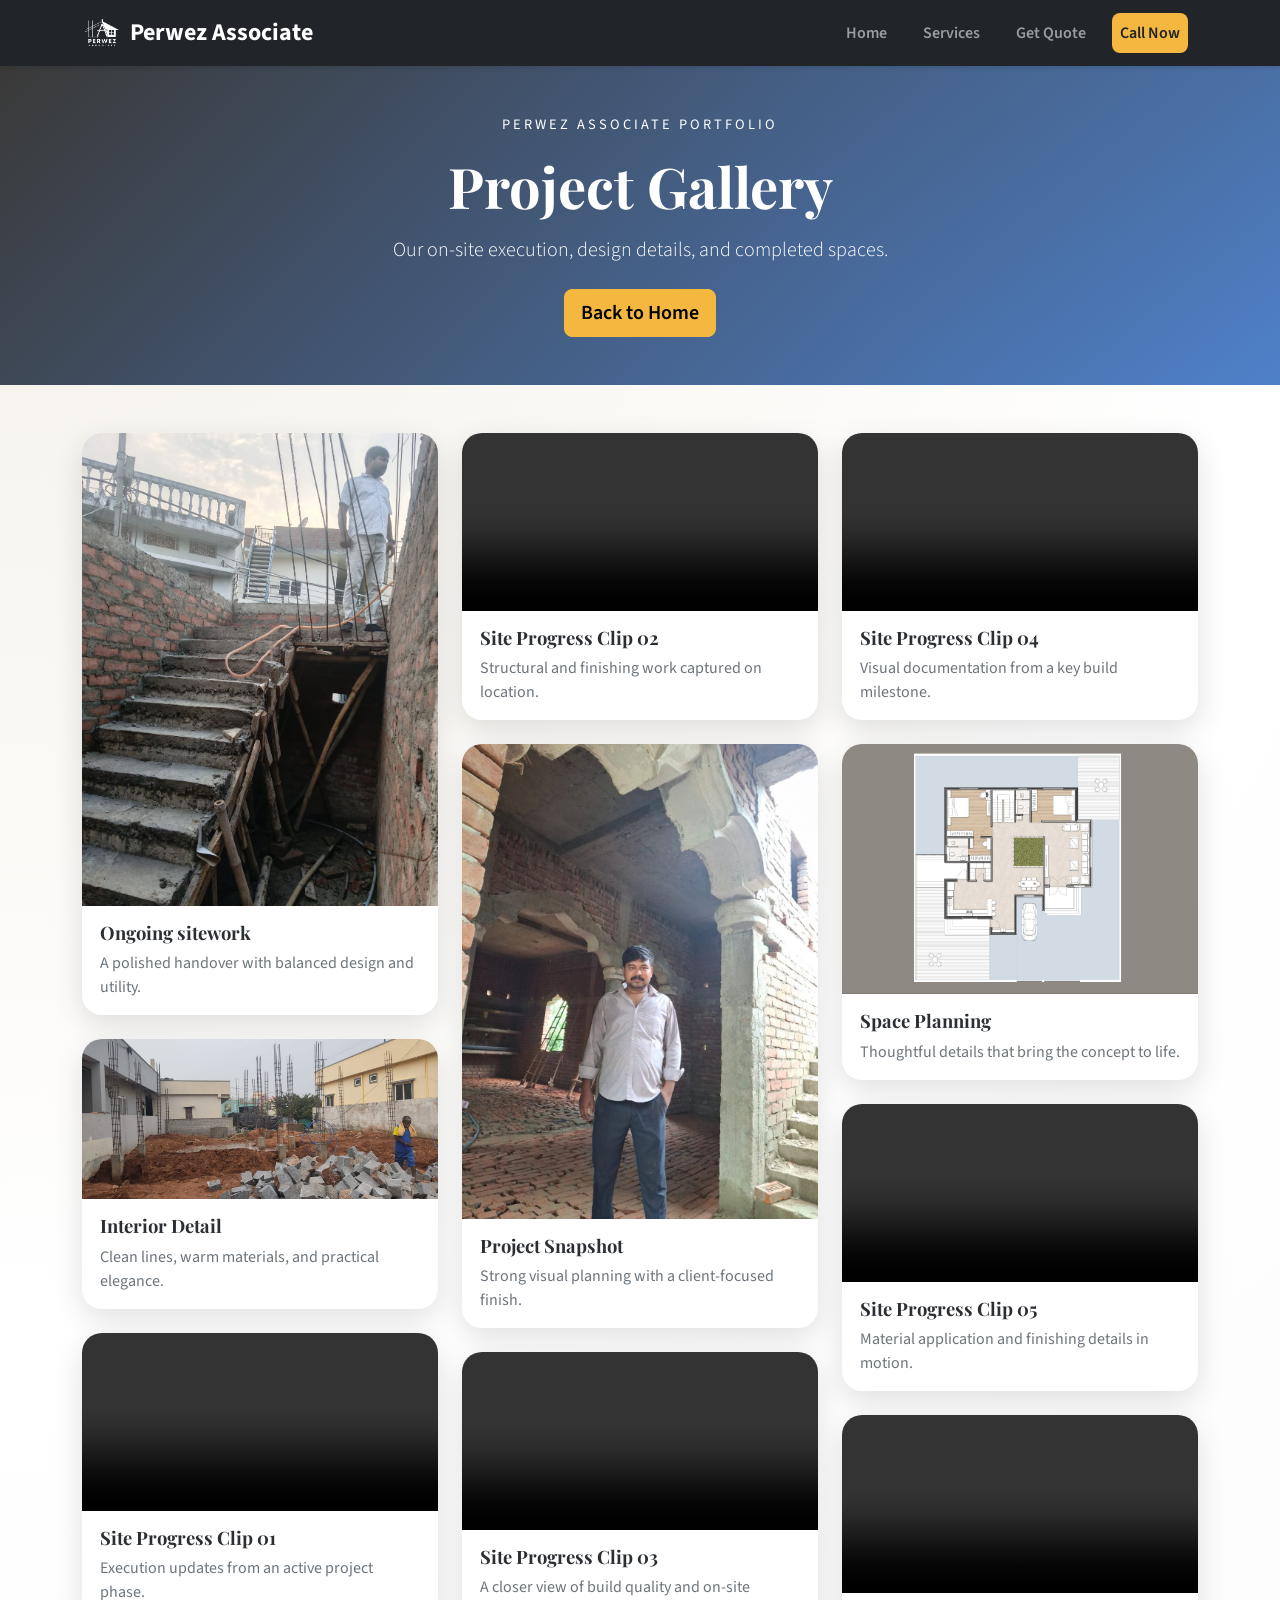
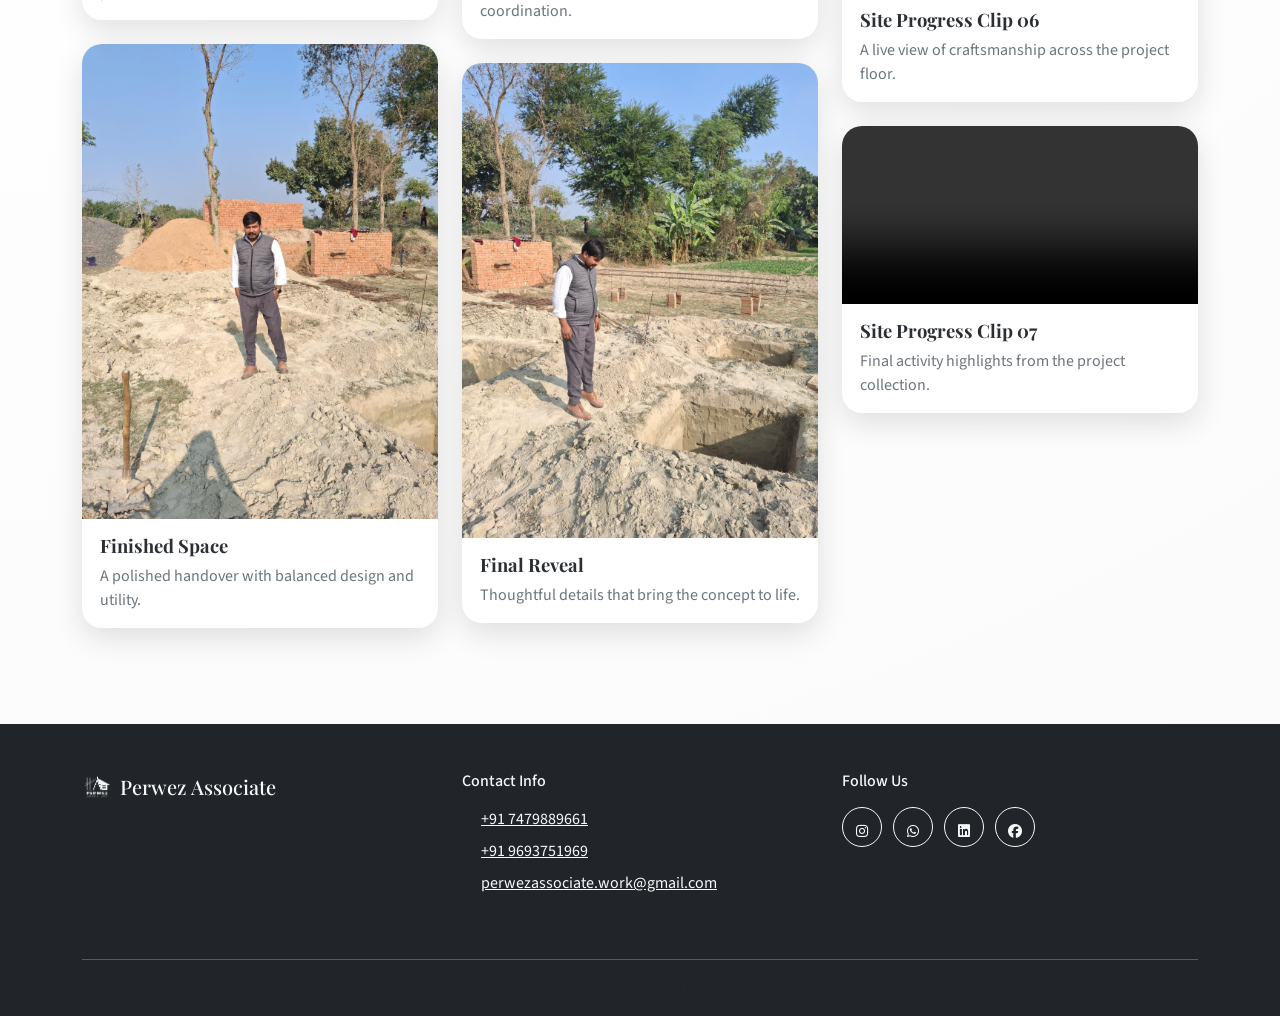
==== gallery.html @ c8285568 "initial deploy" ====
<!DOCTYPE html>
<html lang="en">
<head>
    <meta charset="UTF-8">
    <meta name="viewport" content="width=device-width, initial-scale=1.0">
    <title>Project Gallery - Perwez Associate</title>

    <link rel="preconnect" href="https://fonts.googleapis.com">
    <link rel="preconnect" href="https://fonts.gstatic.com" crossorigin>
    <link href="https://fonts.googleapis.com/css2?family=Playfair+Display:wght@600;700;800&family=Source+Sans+3:wght@400;500;600;700&display=swap" rel="stylesheet">

    <link href="https://cdnjs.cloudflare.com/ajax/libs/bootstrap/5.3.0/css/bootstrap.min.css" rel="stylesheet">
    <link rel="stylesheet" href="https://cdnjs.cloudflare.com/ajax/libs/font-awesome/6.4.0/css/all.min.css">
    <link rel="icon" type="image/png" href="assets/Media/logo.png">
    <link rel="stylesheet" href="assets/css/style.css">
</head>
<body>
    <nav class="navbar navbar-expand-lg navbar-dark bg-dark sticky-top">
        <div class="container">
            <a class="navbar-brand d-flex align-items-center" href="index.html#top">
                <img src="assets/Media/logo.png" alt="Perwez Associate" class="navbar-logo me-2">
                <span class="brand-text">Perwez Associate</span>
            </a>
            <button class="navbar-toggler" type="button" data-bs-toggle="collapse" data-bs-target="#galleryNavbar">
                <span class="navbar-toggler-icon"></span>
            </button>
            <div class="collapse navbar-collapse" id="galleryNavbar">
                <ul class="navbar-nav ms-auto">
                    <li class="nav-item"><a class="nav-link" href="index.html#top">Home</a></li>
                    <li class="nav-item"><a class="nav-link" href="index.html#services">Services</a></li>
                    <li class="nav-item"><a class="nav-link" href="index.html#quote-form">Get Quote</a></li>
                    <li class="nav-item"><a class="nav-link btn btn-warning text-dark ms-2" href="tel:+917479889661">Call Now</a></li>
                </ul>
            </div>
        </div>
    </nav>

    <main>
        <section class="gallery-hero py-5">
            <div class="container text-center">
                <p class="hero-kicker">Perwez Associate Portfolio</p>
                <h1 class="display-4 fw-bold mb-3">Project Gallery</h1>
                <p class="lead mb-4">Our on-site execution, design details, and completed spaces.</p>
                <a href="index.html#top" class="btn btn-warning btn-lg">Back to Home</a>
            </div>
        </section>





        <section class="py-5">
            <div class="container">
                <div class="gallery-masonry">
                    


                     <article class="gallery-item">
                        <img src="assets/Media/projectgalley/Images/7.jpeg" alt="Perwez Associate project image 2">
                        <div class="gallery-caption">
                            <h3>Ongoing sitework</h3>
                            <p>A polished handover with balanced design and utility.</p>
                        </div>
                    </article>


                    <article class="gallery-item">
                        <img src="assets/Media/projectgalley/Images/1.jpg" alt="Perwez Associate project image 1">
                        <div class="gallery-caption">
                            <h3>Interior Detail</h3>
                            <p>Clean lines, warm materials, and practical elegance.</p>
                        </div>
                    </article>

                    <article class="gallery-item">
                        <video controls preload="metadata">
                            <source src="assets/Media/projectgalley/Videos/1.mp4" type="video/mp4">
                            Your browser does not support the video tag.
                        </video>
                        <div class="gallery-caption">
                            <h3>Site Progress Clip 01</h3>
                            <p>Execution updates from an active project phase.</p>
                        </div>
                    </article>

                    <article class="gallery-item">
                        <img src="assets/Media/projectgalley/Images/2.jpg" alt="Perwez Associate project image 2">
                        <div class="gallery-caption">
                            <h3>Finished Space</h3>
                            <p>A polished handover with balanced design and utility.</p>
                        </div>
                    </article>

                    <article class="gallery-item">
                        <video controls preload="metadata">
                            <source src="assets/Media/projectgalley/Videos/2.mp4" type="video/mp4">
                            Your browser does not support the video tag.
                        </video>
                        <div class="gallery-caption">
                            <h3>Site Progress Clip 02</h3>
                            <p>Structural and finishing work captured on location.</p>
                        </div>
                    </article>

                    <article class="gallery-item">
                        <img src="assets/Media/projectgalley/Images/3.jpg" alt="Perwez Associate project image 3">
                        <div class="gallery-caption">
                            <h3>Project Snapshot</h3>
                            <p>Strong visual planning with a client-focused finish.</p>
                        </div>
                    </article>

                    <article class="gallery-item">
                        <video controls preload="metadata">
                            <source src="assets/Media/projectgalley/Videos/3.mp4" type="video/mp4">
                            Your browser does not support the video tag.
                        </video>
                        <div class="gallery-caption">
                            <h3>Site Progress Clip 03</h3>
                            <p>A closer view of build quality and on-site coordination.</p>
                        </div>
                    </article>

                    <article class="gallery-item">
                        <img src="assets/Media/projectgalley/Images/4.jpg" alt="Perwez Associate project image 4">
                        <div class="gallery-caption">
                            <h3>Final Reveal</h3>
                            <p>Thoughtful details that bring the concept to life.</p>
                        </div>
                    </article>

                    <article class="gallery-item">
                        <video controls preload="metadata">
                            <source src="assets/Media/projectgalley/Videos/4.mp4" type="video/mp4">
                            Your browser does not support the video tag.
                        </video>
                        <div class="gallery-caption">
                            <h3>Site Progress Clip 04</h3>
                            <p>Visual documentation from a key build milestone.</p>
                        </div>
                    </article>


                     <article class="gallery-item">
                        <img src="assets/Media/projectgalley/Images/5.jpg" alt="Perwez Associate project ">
                        <div class="gallery-caption">
                            <h3>Space Planning</h3>
                            <p>Thoughtful details that bring the concept to life.</p>
                        </div>
                    </article>

                    <article class="gallery-item">
                        <video controls preload="metadata">
                            <source src="assets/Media/projectgalley/Videos/5.mp4" type="video/mp4">
                            Your browser does not support the video tag.
                        </video>
                        <div class="gallery-caption">
                            <h3>Site Progress Clip 05</h3>
                            <p>Material application and finishing details in motion.</p>
                        </div>
                    </article>

                    <article class="gallery-item">
                        <video controls preload="metadata">
                            <source src="assets/Media/projectgalley/Videos/6.mp4" type="video/mp4">
                            Your browser does not support the video tag.
                        </video>
                        <div class="gallery-caption">
                            <h3>Site Progress Clip 06</h3>
                            <p>A live view of craftsmanship across the project floor.</p>
                        </div>
                    </article>

                    <article class="gallery-item">
                        <video controls preload="metadata">
                            <source src="assets/Media/projectgalley/Videos/7.mp4" type="video/mp4">
                            Your browser does not support the video tag.
                        </video>
                        <div class="gallery-caption">
                            <h3>Site Progress Clip 07</h3>
                            <p>Final activity highlights from the project collection.</p>
                        </div>
                    </article>

                





                </div>
            </div>
        </section>
    </main>

    <footer class="bg-dark text-light mt-5 pt-5" id="contact">
        <div class="container">
            <div class="row mb-4">
                <div class="col-md-4 mb-4">
                    <div class="d-flex align-items-center mb-3">
                        <img src="assets/Media/logo.png" alt="Logo" class="footer-logo me-2">
                        <h5 class="mb-0">Perwez Associate</h5>
                    </div>
                    <p class="text-muted">Construction, Interior Design & Project Management</p>
                </div>
                <div class="col-md-4 mb-4">
                    <h6 class="mb-3">Contact Info</h6>
                    <ul class="list-unstyled text-muted">
                        <li class="mb-2">
                            <i class="fas fa-phone"></i>
                            <a href="tel:+917479889661" class="text-light">+91 7479889661</a>
                        </li>
                        <li class="mb-2">
                            <i class="fas fa-phone"></i>
                            <a href="tel:+919693751969" class="text-light">+91 9693751969</a>
                        </li>
                        <li class="mb-2">
                            <i class="fas fa-envelope"></i>
                            <a href="mailto:perwezassociate.work@gmail.com" class="text-light">perwezassociate.work@gmail.com</a>
                        </li>
                    </ul>
                </div>
                <div class="col-md-4 mb-4">
                    <h6 class="mb-3">Follow Us</h6>
                    <div class="social-links">
                        <a href="https://www.instagram.com/perwez_associate/" target="_blank" rel="noreferrer" class="btn btn-sm btn-outline-light me-2">
                            <i class="fab fa-instagram"></i>
                        </a>
                        <a href="https://whatsapp.com/channel/0029VbCXFOG8F2pEs6GHjQ1V" target="_blank" rel="noreferrer" class="btn btn-sm btn-outline-light me-2">
                            <i class="fab fa-whatsapp"></i>
                        </a>
                        <a href="https://www.linkedin.com/company/perwez_associate" target="_blank" rel="noreferrer" class="btn btn-sm btn-outline-light me-2">
                            <i class="fab fa-linkedin"></i>
                        </a>
                        <a href="https://www.facebook.com/perwez_associate" target="_blank" rel="noreferrer" class="btn btn-sm btn-outline-light">
                            <i class="fab fa-facebook"></i>
                        </a>
                    </div>
                </div>
            </div>
            <hr class="bg-secondary">
            <div class="text-center pb-3">
                <p class="text-muted mb-0">&copy; 2026 Perwez Associate. All rights reserved.</p>
            </div>
        </div>
    </footer>

    <script src="https://cdnjs.cloudflare.com/ajax/libs/bootstrap/5.3.0/js/bootstrap.bundle.min.js"></script>
</body>
</html>
---- assets/css/style.css ----
/* Perwez Associate - Static Site Styles */

:root {
    --ink: #111111;
    --slate: #2b2f33;
    --muted: #6c757d;
    --accent: #f4b740;
    --accent-dark: #f0a51a;
    --surface: #f8f6f1;
    --shadow: 0 10px 30px rgba(0, 0, 0, 0.12);
}

* {
    margin: 0;
    padding: 0;
    box-sizing: border-box;
}

body {
    font-family: 'Source Sans 3', sans-serif;
    color: var(--ink);
    background: radial-gradient(circle at top left, #f4f0e8 0%, #ffffff 45%, #fafafa 100%);
    transition: opacity 0.3s ease;
}

h1, h2, h3, h4, h5 {
    font-family: 'Playfair Display', serif;
}

/* Navigation */
.navbar {
    box-shadow: 0 2px 4px rgba(0,0,0,0.1);
}

.navbar-logo {
    height: 40px;
    width: auto;
}

.brand-text {
    font-size: 1.5rem;
    font-weight: 700;
    color: #fff;
}

.navbar-nav .nav-link {
    margin: 0 10px;
    font-weight: 600;
    transition: color 0.3s ease;
}

.navbar-nav .nav-link:hover {
    color: var(--accent) !important;
}

/* Hero Section */
.hero-section {
    position: relative;
    color: white;
    text-shadow: 2px 2px 4px rgba(0,0,0,0.5);
    background-size: cover;
    background-position: center;
    min-height: 600px;
    display: flex;
    align-items: center;
}

.hero-kicker {
    text-transform: uppercase;
    letter-spacing: 3px;
    font-size: 0.9rem;
    color: rgba(255, 255, 255, 0.75);
    margin-bottom: 1rem;
}

.hero-section h1 {
    font-weight: 800;
    text-shadow: 3px 3px 6px rgba(0,0,0,0.5);
    animation: slideInDown 0.8s ease-out;
}

@keyframes slideInDown {
    from {
        opacity: 0;
        transform: translateY(-30px);
    }
    to {
        opacity: 1;
        transform: translateY(0);
    }
}

/* About Highlights */
.about-highlights {
    display: grid;
    grid-template-columns: repeat(auto-fit, minmax(140px, 1fr));
    gap: 1rem;
    margin-top: 2rem;
}

.highlight-card {
    background: white;
    border-radius: 16px;
    padding: 1.2rem;
    box-shadow: var(--shadow);
    text-align: center;
}

.highlight-card h3 {
    color: var(--accent-dark);
    margin-bottom: 0.4rem;
}

/* Service Cards */
.service-card {
    transition: transform 0.3s ease, box-shadow 0.3s ease;
    border-radius: 16px;
}

.service-card:hover {
    transform: translateY(-6px);
    box-shadow: 0 12px 24px rgba(0,0,0,0.15) !important;
}

.service-card i {
    font-size: 3rem;
    margin-bottom: 1rem;
    transition: transform 0.3s ease;
}

.service-card:hover i {
    transform: scale(1.08);
}

/* Buttons */
.btn {
    border-radius: 8px;
    font-weight: 600;
    transition: all 0.3s ease;
}

.btn-primary {
    background-color: #1d5fbf;
    border-color: #1d5fbf;
}

.btn-primary:hover {
    background-color: #144489;
    border-color: #144489;
    transform: translateY(-2px);
    box-shadow: 0 5px 15px rgba(29,95,191,.3);
}

.btn-warning {
    background-color: var(--accent);
    border-color: var(--accent);
    color: #000;
}

.btn-warning:hover {
    background-color: var(--accent-dark);
    border-color: var(--accent-dark);
    transform: translateY(-2px);
}

/* Footer */
footer {
    margin-top: auto;
}

.footer-logo {
    height: 30px;
    width: auto;
}

.social-links a {
    display: inline-block;
    width: 40px;
    height: 40px;
    line-height: 40px;
    text-align: center;
    border-radius: 50%;
    transition: all 0.3s ease;
}

.social-links a:hover {
    background-color: var(--accent);
    color: #000 !important;
    transform: translateY(-3px);
}

/* Sections */
section {
    padding: 5rem 0;
}

section h1,
section h2,
section h3 {
    color: var(--slate);
    margin-bottom: 2rem;
    font-weight: 700;
}

/* Quote Form */
.quote-form-card {
    background: rgba(255, 255, 255, 0.12);
    border: 1px solid rgba(255, 255, 255, 0.18);
    border-radius: 20px;
    padding: 1.5rem;
    box-shadow: var(--shadow);
    backdrop-filter: blur(6px);
}

.quote-form-card .form-label {
    font-weight: 600;
    color: #fff;
}

.quote-form-card .form-control,
.quote-form-card .form-select {
    border-radius: 12px;
    border: 1px solid rgba(255, 255, 255, 0.25);
    padding: 0.85rem 1rem;
}

.quote-form-card .form-control:focus,
.quote-form-card .form-select:focus {
    border-color: var(--accent);
    box-shadow: 0 0 0 0.2rem rgba(244, 183, 64, 0.25);
}

.quote-note,
.form-status {
    color: rgba(255, 255, 255, 0.85);
}

/* Video Section */
video {
    box-shadow: var(--shadow);
}

.gallery-hero {
    background:
        linear-gradient(135deg, rgba(17, 17, 17, 0.82), rgba(29, 95, 191, 0.78)),
        radial-gradient(circle at top right, rgba(244, 183, 64, 0.25), transparent 35%);
    color: #fff;
}

.gallery-hero h1,
.gallery-hero p {
    color: #fff;
}

.gallery-masonry {
    column-count: 3;
    column-gap: 1.5rem;
}

.gallery-item {
    break-inside: avoid;
    margin-bottom: 1.5rem;
    background: #fff;
    border-radius: 20px;
    overflow: hidden;
    box-shadow: var(--shadow);
    animation: fadeIn 0.6s ease-out;
}

.gallery-item img,
.gallery-item video {
    width: 100%;
    display: block;
}

.gallery-item video {
    box-shadow: none;
}

.gallery-caption {
    padding: 1rem 1.1rem;
}

.gallery-caption h3 {
    font-size: 1.15rem;
    margin-bottom: 0.45rem;
}

.gallery-caption p {
    margin-bottom: 0;
    color: var(--muted);
}

/* Responsive */
@media (max-width: 768px) {
    .hero-section h1 {
        font-size: 2.2rem;
    }

    .navbar-logo {
        height: 30px;
    }

    section {
        padding: 3rem 0;
    }

    .gallery-masonry {
        column-count: 1;
    }
}

@media (min-width: 769px) and (max-width: 991px) {
    .gallery-masonry {
        column-count: 2;
    }
}

/* Animations */
@keyframes fadeIn {
    from {
        opacity: 0;
    }
    to {
        opacity: 1;
    }
}

.card {
    animation: fadeIn 0.5s ease-out;
}

/* Utilities */
.text-warning {
    color: var(--accent) !important;
}

.bg-primary {
    background-color: #1d5fbf !important;
}

.bg-light {
    background-color: var(--surface) !important;
}
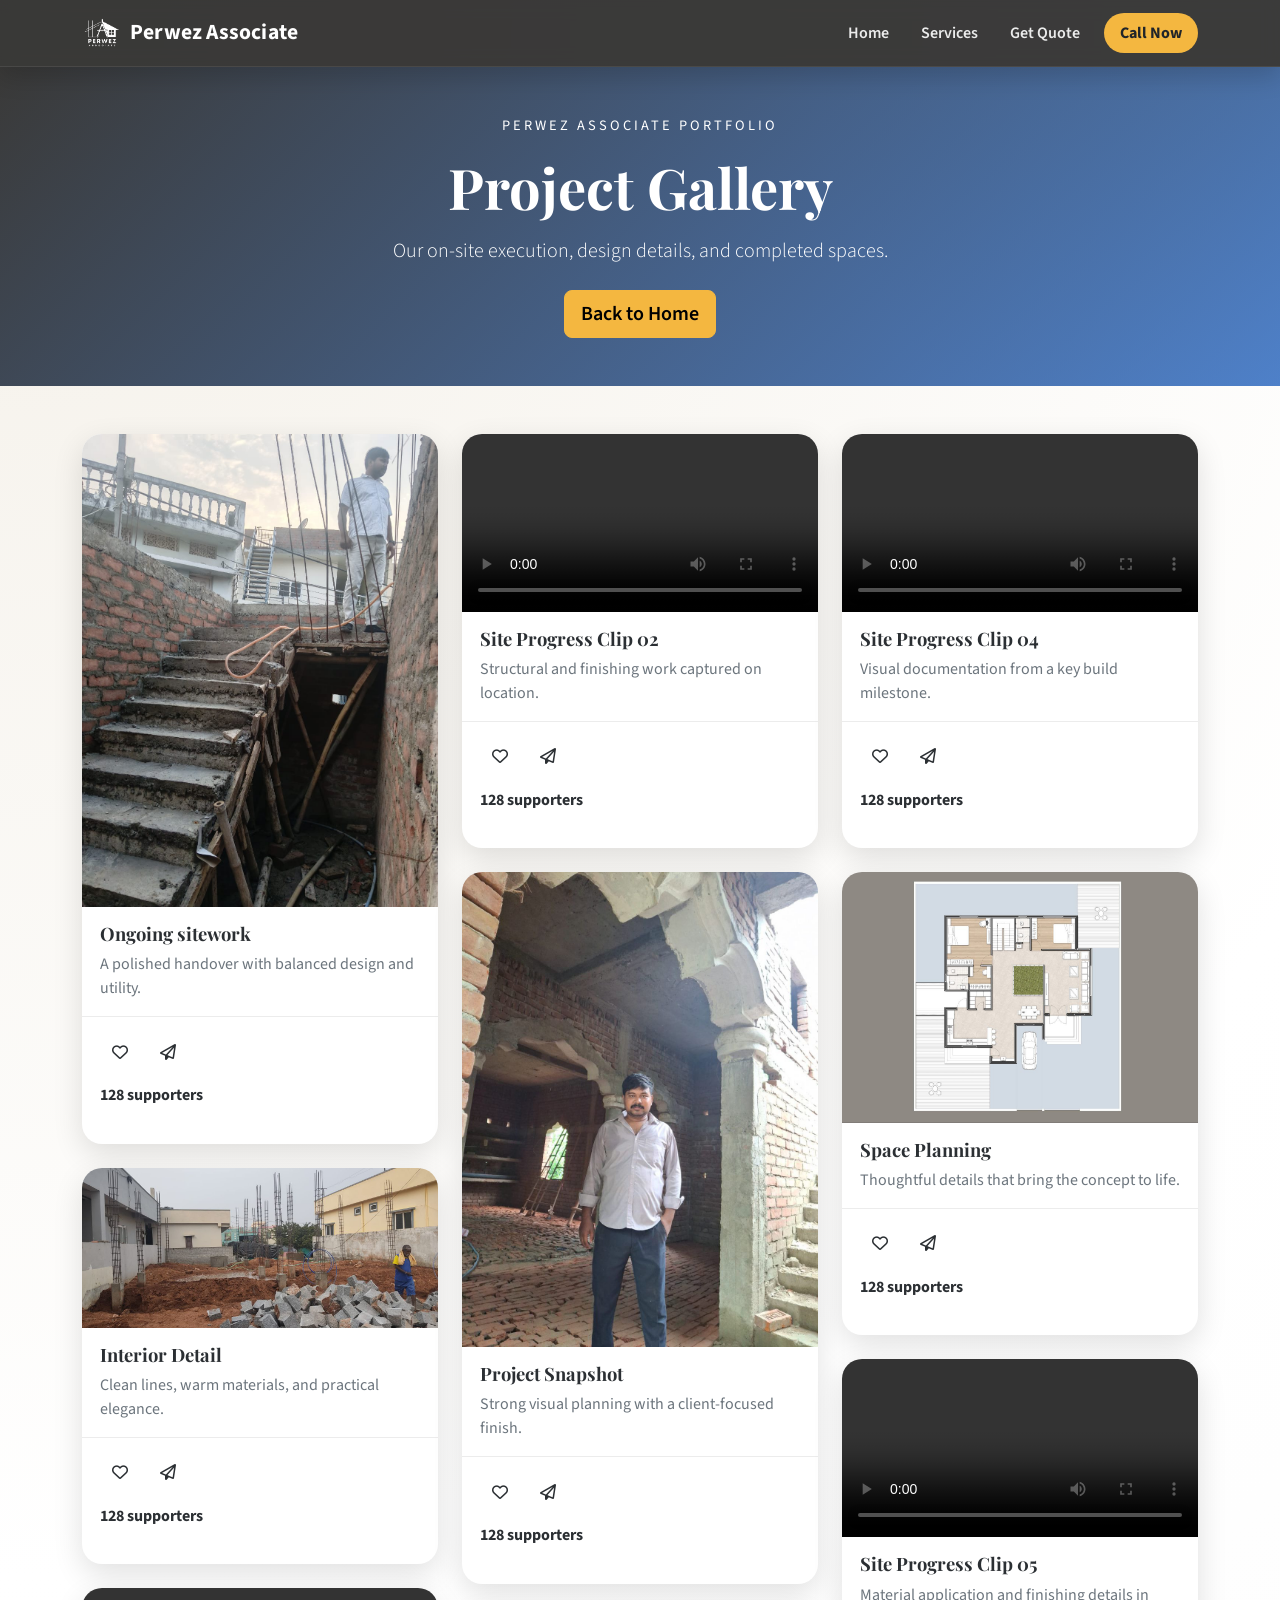
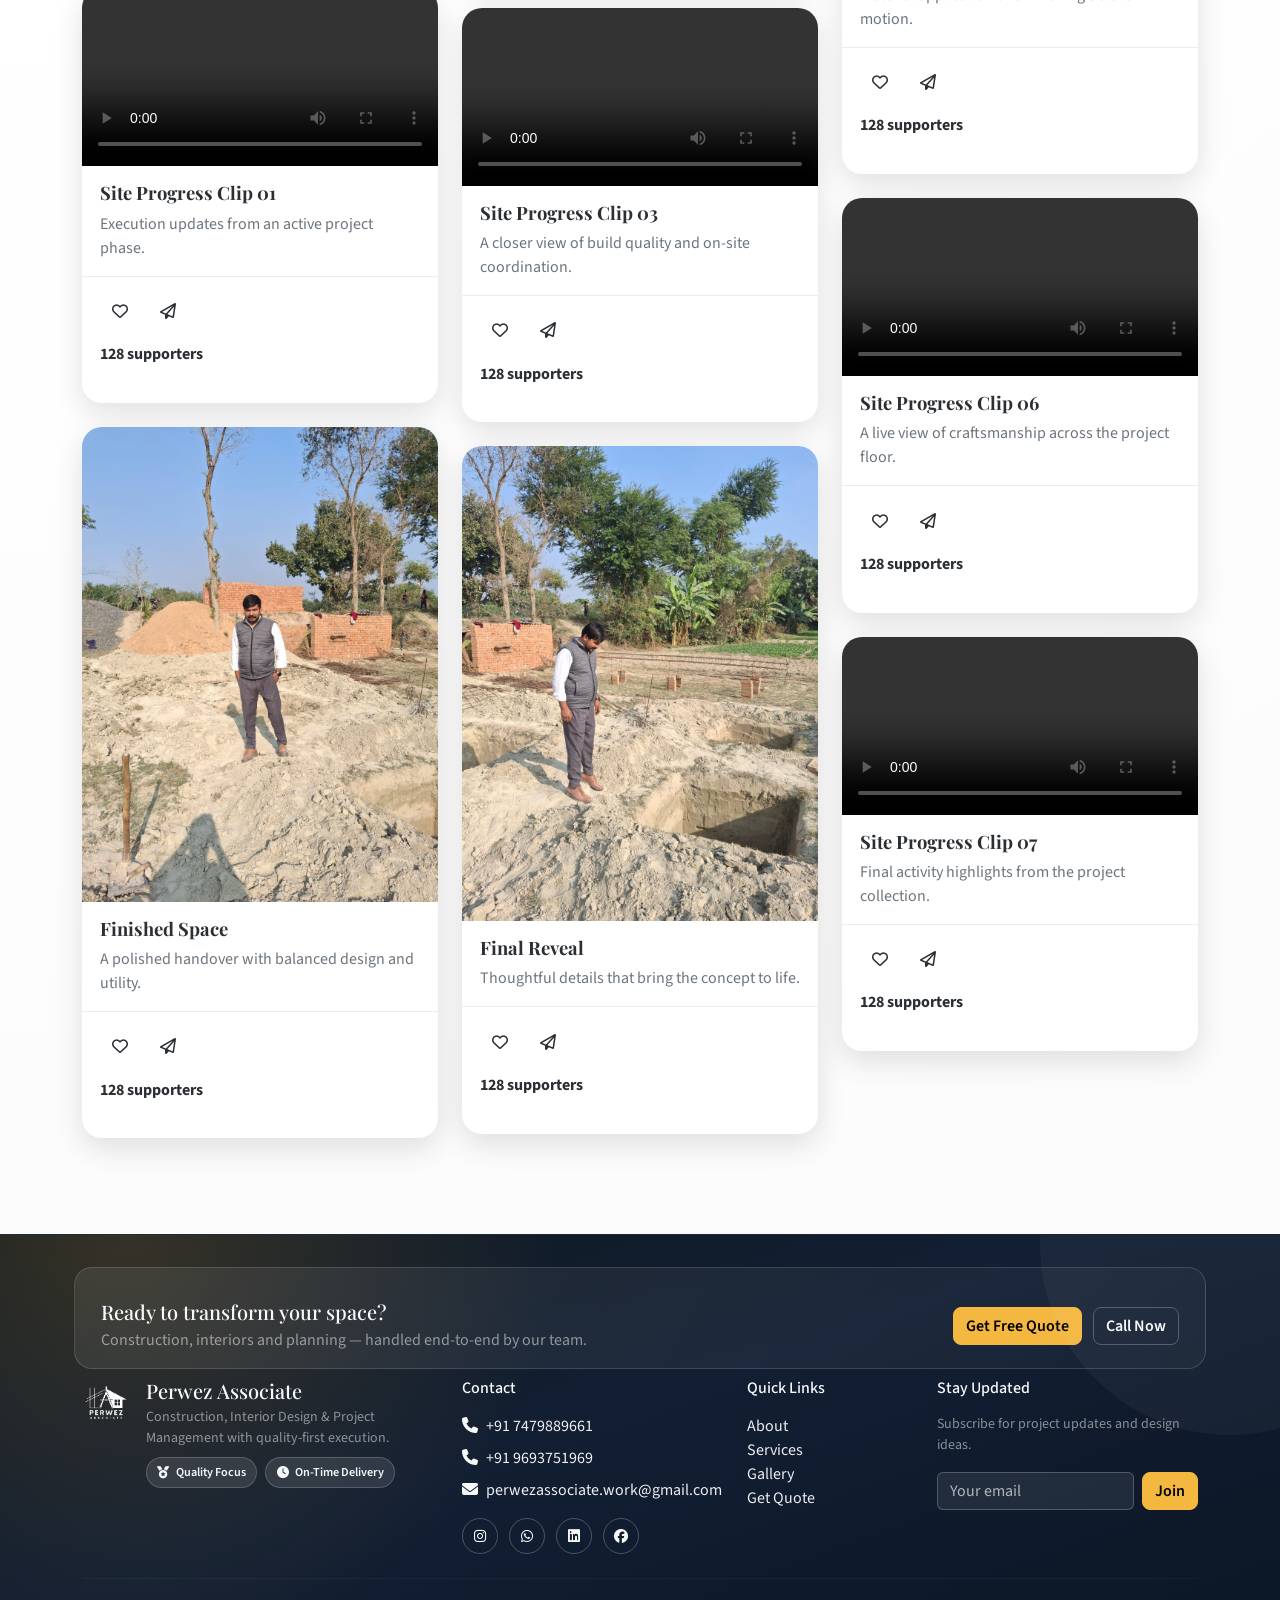
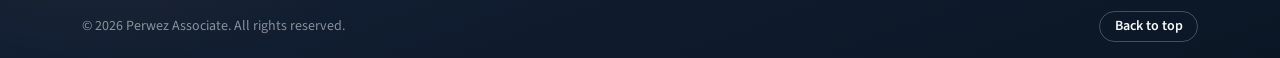
==== commit 13860136: "change design of footer section and navbar" ====
--- a/gallery.html
+++ b/gallery.html
@@ -21,7 +21,7 @@
                 <img src="assets/Media/logo.png" alt="Perwez Associate" class="navbar-logo me-2">
                 <span class="brand-text">Perwez Associate</span>
             </a>
-            <button class="navbar-toggler" type="button" data-bs-toggle="collapse" data-bs-target="#galleryNavbar">
+            <button class="navbar-toggler" type="button" data-bs-toggle="collapse" data-bs-target="#galleryNavbar" aria-controls="galleryNavbar" aria-expanded="false" aria-label="Toggle navigation">
                 <span class="navbar-toggler-icon"></span>
             </button>
             <div class="collapse navbar-collapse" id="galleryNavbar">
@@ -55,8 +55,8 @@
                     
 
 
-                     <article class="gallery-item">
-                        <img src="assets/Media/projectgalley/Images/7.jpeg" alt="Perwez Associate project image 2">
+                            <article class="gallery-item" data-gallery-title="Ongoing sitework" role="button" tabindex="0">
+                                <img src="assets/Media/projectgalley/Images/7.jpeg" alt="Perwez Associate project image 2" loading="lazy">
                         <div class="gallery-caption">
                             <h3>Ongoing sitework</h3>
                             <p>A polished handover with balanced design and utility.</p>
@@ -64,15 +64,15 @@
                     </article>
 
 
-                    <article class="gallery-item">
-                        <img src="assets/Media/projectgalley/Images/1.jpg" alt="Perwez Associate project image 1">
+                    <article class="gallery-item" data-gallery-title="Interior Detail" role="button" tabindex="0">
+                        <img src="assets/Media/projectgalley/Images/1.jpg" alt="Perwez Associate project image 1" loading="lazy">
                         <div class="gallery-caption">
                             <h3>Interior Detail</h3>
                             <p>Clean lines, warm materials, and practical elegance.</p>
                         </div>
                     </article>
 
-                    <article class="gallery-item">
+                    <article class="gallery-item" data-gallery-title="Site Progress Clip 01">
                         <video controls preload="metadata">
                             <source src="assets/Media/projectgalley/Videos/1.mp4" type="video/mp4">
                             Your browser does not support the video tag.
@@ -83,15 +83,15 @@
                         </div>
                     </article>
 
-                    <article class="gallery-item">
-                        <img src="assets/Media/projectgalley/Images/2.jpg" alt="Perwez Associate project image 2">
+                    <article class="gallery-item" data-gallery-title="Finished Space" role="button" tabindex="0">
+                        <img src="assets/Media/projectgalley/Images/2.jpg" alt="Perwez Associate project image 2" loading="lazy">
                         <div class="gallery-caption">
                             <h3>Finished Space</h3>
                             <p>A polished handover with balanced design and utility.</p>
                         </div>
                     </article>
 
-                    <article class="gallery-item">
+                    <article class="gallery-item" data-gallery-title="Site Progress Clip 02">
                         <video controls preload="metadata">
                             <source src="assets/Media/projectgalley/Videos/2.mp4" type="video/mp4">
                             Your browser does not support the video tag.
@@ -102,15 +102,15 @@
                         </div>
                     </article>
 
-                    <article class="gallery-item">
-                        <img src="assets/Media/projectgalley/Images/3.jpg" alt="Perwez Associate project image 3">
+                    <article class="gallery-item" data-gallery-title="Project Snapshot" role="button" tabindex="0">
+                        <img src="assets/Media/projectgalley/Images/3.jpg" alt="Perwez Associate project image 3" loading="lazy">
                         <div class="gallery-caption">
                             <h3>Project Snapshot</h3>
                             <p>Strong visual planning with a client-focused finish.</p>
                         </div>
                     </article>
 
-                    <article class="gallery-item">
+                    <article class="gallery-item" data-gallery-title="Site Progress Clip 03">
                         <video controls preload="metadata">
                             <source src="assets/Media/projectgalley/Videos/3.mp4" type="video/mp4">
                             Your browser does not support the video tag.
@@ -121,15 +121,15 @@
                         </div>
                     </article>
 
-                    <article class="gallery-item">
-                        <img src="assets/Media/projectgalley/Images/4.jpg" alt="Perwez Associate project image 4">
+                    <article class="gallery-item" data-gallery-title="Final Reveal" role="button" tabindex="0">
+                        <img src="assets/Media/projectgalley/Images/4.jpg" alt="Perwez Associate project image 4" loading="lazy">
                         <div class="gallery-caption">
                             <h3>Final Reveal</h3>
                             <p>Thoughtful details that bring the concept to life.</p>
                         </div>
                     </article>
 
-                    <article class="gallery-item">
+                    <article class="gallery-item" data-gallery-title="Site Progress Clip 04">
                         <video controls preload="metadata">
                             <source src="assets/Media/projectgalley/Videos/4.mp4" type="video/mp4">
                             Your browser does not support the video tag.
@@ -141,15 +141,15 @@
                     </article>
 
 
-                     <article class="gallery-item">
-                        <img src="assets/Media/projectgalley/Images/5.jpg" alt="Perwez Associate project ">
+                            <article class="gallery-item" data-gallery-title="Space Planning" role="button" tabindex="0">
+                                <img src="assets/Media/projectgalley/Images/5.jpg" alt="Perwez Associate project " loading="lazy">
                         <div class="gallery-caption">
                             <h3>Space Planning</h3>
                             <p>Thoughtful details that bring the concept to life.</p>
                         </div>
                     </article>
 
-                    <article class="gallery-item">
+                    <article class="gallery-item" data-gallery-title="Site Progress Clip 05">
                         <video controls preload="metadata">
                             <source src="assets/Media/projectgalley/Videos/5.mp4" type="video/mp4">
                             Your browser does not support the video tag.
@@ -160,7 +160,7 @@
                         </div>
                     </article>
 
-                    <article class="gallery-item">
+                    <article class="gallery-item" data-gallery-title="Site Progress Clip 06">
                         <video controls preload="metadata">
                             <source src="assets/Media/projectgalley/Videos/6.mp4" type="video/mp4">
                             Your browser does not support the video tag.
@@ -171,7 +171,7 @@
                         </div>
                     </article>
 
-                    <article class="gallery-item">
+                    <article class="gallery-item" data-gallery-title="Site Progress Clip 07">
                         <video controls preload="metadata">
                             <source src="assets/Media/projectgalley/Videos/7.mp4" type="video/mp4">
                             Your browser does not support the video tag.
@@ -193,58 +193,80 @@
         </section>
     </main>
 
-    <footer class="bg-dark text-light mt-5 pt-5" id="contact">
+    <footer class="site-footer text-light mt-5 pt-5" id="contact">
         <div class="container">
-            <div class="row mb-4">
-                <div class="col-md-4 mb-4">
-                    <div class="d-flex align-items-center mb-3">
-                        <img src="assets/Media/logo.png" alt="Logo" class="footer-logo me-2">
-                        <h5 class="mb-0">Perwez Associate</h5>
+            <div class="footer-cta row align-items-center g-3">
+                <div class="col-lg-8">
+                    <h5 class="mb-1">Ready to transform your space?</h5>
+                    <p class="mb-0 text-white-50">Construction, interiors and planning — handled end-to-end by our team.</p>
+                </div>
+                <div class="col-lg-4 text-lg-end">
+                    <a href="index.html#quote-form" class="btn btn-warning me-2">Get Free Quote</a>
+                    <a href="tel:+917479889661" class="btn btn-outline-light">Call Now</a>
+                </div>
+            </div>
+
+            <div class="row g-4">
+                <div class="col-md-6 col-lg-4">
+                    <div class="footer-brand d-flex align-items-start gap-3">
+                        <img src="assets/Media/logo.png" alt="Perwez Associate" class="footer-logo">
+                        <div>
+                            <h5 class="mb-1">Perwez Associate</h5>
+                            <p class="text-white-50 small mb-2">Construction, Interior Design & Project Management with quality-first execution.</p>
+                            <div class="footer-pills">
+                                <span class="footer-pill"><i class="fas fa-medal"></i> Quality Focus</span>
+                                <span class="footer-pill"><i class="fas fa-clock"></i> On-Time Delivery</span>
+                            </div>
+                        </div>
                     </div>
-                    <p class="text-muted">Construction, Interior Design & Project Management</p>
-                </div>
-                <div class="col-md-4 mb-4">
-                    <h6 class="mb-3">Contact Info</h6>
-                    <ul class="list-unstyled text-muted">
-                        <li class="mb-2">
-                            <i class="fas fa-phone"></i>
-                            <a href="tel:+917479889661" class="text-light">+91 7479889661</a>
-                        </li>
-                        <li class="mb-2">
-                            <i class="fas fa-phone"></i>
-                            <a href="tel:+919693751969" class="text-light">+91 9693751969</a>
-                        </li>
-                        <li class="mb-2">
-                            <i class="fas fa-envelope"></i>
-                            <a href="mailto:perwezassociate.work@gmail.com" class="text-light">perwezassociate.work@gmail.com</a>
-                        </li>
+                </div>
+
+                <div class="col-md-6 col-lg-3">
+                    <h6 class="mb-3">Contact</h6>
+                    <ul class="list-unstyled footer-contact mb-3">
+                        <li class="mb-2"><i class="fas fa-phone me-2"></i><a href="tel:+917479889661">+91 7479889661</a></li>
+                        <li class="mb-2"><i class="fas fa-phone me-2"></i><a href="tel:+919693751969">+91 9693751969</a></li>
+                        <li><i class="fas fa-envelope me-2"></i><a href="mailto:perwezassociate.work@gmail.com">perwezassociate.work@gmail.com</a></li>
                     </ul>
-                </div>
-                <div class="col-md-4 mb-4">
-                    <h6 class="mb-3">Follow Us</h6>
                     <div class="social-links">
-                        <a href="https://www.instagram.com/perwez_associate/" target="_blank" rel="noreferrer" class="btn btn-sm btn-outline-light me-2">
-                            <i class="fab fa-instagram"></i>
-                        </a>
-                        <a href="https://whatsapp.com/channel/0029VbCXFOG8F2pEs6GHjQ1V" target="_blank" rel="noreferrer" class="btn btn-sm btn-outline-light me-2">
-                            <i class="fab fa-whatsapp"></i>
-                        </a>
-                        <a href="https://www.linkedin.com/company/perwez_associate" target="_blank" rel="noreferrer" class="btn btn-sm btn-outline-light me-2">
-                            <i class="fab fa-linkedin"></i>
-                        </a>
-                        <a href="https://www.facebook.com/perwez_associate" target="_blank" rel="noreferrer" class="btn btn-sm btn-outline-light">
-                            <i class="fab fa-facebook"></i>
-                        </a>
+                        <a href="https://www.instagram.com/perwez_associate/" target="_blank" rel="noreferrer" class="btn btn-sm btn-outline-light me-2"><i class="fab fa-instagram"></i></a>
+                        <a href="https://whatsapp.com/channel/0029VbCXFOG8F2pEs6GHjQ1V" target="_blank" rel="noreferrer" class="btn btn-sm btn-outline-light me-2"><i class="fab fa-whatsapp"></i></a>
+                        <a href="https://www.linkedin.com/company/perwez_associate" target="_blank" rel="noreferrer" class="btn btn-sm btn-outline-light me-2"><i class="fab fa-linkedin"></i></a>
+                        <a href="https://www.facebook.com/perwez_associate" target="_blank" rel="noreferrer" class="btn btn-sm btn-outline-light"><i class="fab fa-facebook"></i></a>
                     </div>
                 </div>
-            </div>
-            <hr class="bg-secondary">
-            <div class="text-center pb-3">
-                <p class="text-muted mb-0">&copy; 2026 Perwez Associate. All rights reserved.</p>
+
+                <div class="col-md-6 col-lg-2">
+                    <h6 class="mb-3">Quick Links</h6>
+                    <ul class="list-unstyled footer-links">
+                        <li><a href="index.html#about">About</a></li>
+                        <li><a href="index.html#services">Services</a></li>
+                        <li><a href="gallery.html">Gallery</a></li>
+                        <li><a href="index.html#quote-form">Get Quote</a></li>
+                    </ul>
+                </div>
+
+                <div class="col-md-6 col-lg-3">
+                    <h6 class="mb-3">Stay Updated</h6>
+                    <p class="small text-white-50">Subscribe for project updates and design ideas.</p>
+                    <form id="newsletter-form" class="d-flex gap-2" aria-label="Subscribe to newsletter">
+                        <input id="newsletter-email" type="email" class="form-control" placeholder="Your email" required aria-label="Email address">
+                        <button type="submit" class="btn btn-warning">Join</button>
+                    </form>
+                    <div id="newsletter-status" class="small mt-2 text-white-50" aria-live="polite"></div>
+                </div>
+            </div>
+
+            <hr class="footer-separator mt-4">
+
+            <div class="d-flex justify-content-between align-items-center flex-wrap gap-2 py-3">
+                <div class="small text-white-50">&copy; 2026 Perwez Associate. All rights reserved.</div>
+                <a href="#" id="back-to-top" class="btn btn-sm btn-outline-light">Back to top</a>
             </div>
         </div>
     </footer>
 
     <script src="https://cdnjs.cloudflare.com/ajax/libs/bootstrap/5.3.0/js/bootstrap.bundle.min.js"></script>
+    <script src="assets/js/script.js"></script>
 </body>
 </html>
--- a/assets/css/style.css
+++ b/assets/css/style.css
@@ -29,7 +29,10 @@
 
 /* Navigation */
 .navbar {
-    box-shadow: 0 2px 4px rgba(0,0,0,0.1);
+    background: rgba(17, 17, 17, 0.82) !important;
+    backdrop-filter: blur(8px);
+    border-bottom: 1px solid rgba(255, 255, 255, 0.08);
+    box-shadow: 0 10px 25px rgba(0, 0, 0, 0.16);
 }
 
 .navbar-logo {
@@ -38,19 +41,72 @@
 }
 
 .brand-text {
-    font-size: 1.5rem;
+    font-size: 1.35rem;
     font-weight: 700;
     color: #fff;
-}
-
-.navbar-nav .nav-link {
-    margin: 0 10px;
+    letter-spacing: 0.2px;
+}
+
+.navbar-nav .nav-link:not(.btn) {
+    margin: 0 4px;
     font-weight: 600;
-    transition: color 0.3s ease;
-}
-
-.navbar-nav .nav-link:hover {
-    color: var(--accent) !important;
+    color: rgba(255, 255, 255, 0.9) !important;
+    padding: 8px 12px;
+    border-radius: 10px;
+    position: relative;
+    transition: color 0.2s ease, background-color 0.2s ease, transform 0.2s ease;
+}
+
+.navbar-nav .nav-link:not(.btn)::after {
+    content: '';
+    position: absolute;
+    left: 12px;
+    right: 12px;
+    bottom: 4px;
+    height: 2px;
+    border-radius: 999px;
+    background: var(--accent);
+    transform: scaleX(0);
+    transform-origin: center;
+    transition: transform 0.2s ease;
+}
+
+.navbar-nav .nav-link:not(.btn):hover {
+    color: #ffffff !important;
+    background: rgba(255, 255, 255, 0.07);
+    transform: translateY(-1px);
+}
+
+.navbar-nav .nav-link:not(.btn):hover::after {
+    transform: scaleX(1);
+}
+
+.navbar-nav .nav-link.active:not(.btn) {
+    color: #111 !important;
+    background: linear-gradient(135deg, rgba(244, 183, 64, 0.98), rgba(240, 165, 26, 0.95));
+    box-shadow: 0 8px 20px rgba(244, 183, 64, 0.25);
+}
+
+.navbar-nav .nav-link.active:not(.btn)::after {
+    transform: scaleX(0);
+}
+
+.navbar-nav .nav-link:focus,
+.navbar-nav .nav-link:focus-visible {
+    outline: 3px solid rgba(244, 183, 64, 0.35);
+    outline-offset: 2px;
+}
+
+.navbar-toggler {
+    padding: 0.6rem 0.75rem;
+    border-color: rgba(255, 255, 255, 0.25);
+}
+
+.navbar-nav .nav-link.btn {
+    border-radius: 999px;
+    padding: 8px 16px;
+    font-weight: 700;
+    margin-left: 8px;
 }
 
 /* Hero Section */
@@ -90,6 +146,30 @@
     }
 }
 
+/* Enhanced hero layout */
+.hero-content {
+    padding: 6rem 1rem;
+}
+
+.hero-title {
+    font-size: clamp(2rem, 4vw, 3.5rem);
+    line-height: 1.02;
+}
+
+.hero-sub {
+    max-width: 820px;
+    margin-left: auto;
+    margin-right: auto;
+}
+
+.hero-primary-cta {
+    box-shadow: 0 8px 30px rgba(244, 183, 64, 0.18);
+}
+
+.hero-secondary-cta {
+    border: 2px solid rgba(255,255,255,0.18);
+}
+
 /* About Highlights */
 .about-highlights {
     display: grid;
@@ -203,36 +283,346 @@
 }
 
 /* Quote Form */
+.quote-section {
+    background:
+        radial-gradient(circle at top left, rgba(244, 183, 64, 0.18), transparent 28%),
+        radial-gradient(circle at right center, rgba(29, 95, 191, 0.18), transparent 28%),
+        linear-gradient(135deg, #0f1722 0%, #12213a 48%, #0d1624 100%);
+}
+
+.quote-shell {
+    background: rgba(255, 255, 255, 0.05);
+    border: 1px solid rgba(255, 255, 255, 0.12);
+    border-radius: 28px;
+    padding: clamp(1.25rem, 3vw, 2rem);
+    box-shadow: 0 24px 60px rgba(0, 0, 0, 0.24);
+    backdrop-filter: blur(12px);
+}
+
+.quote-intro h2,
+.quote-form-head h3 {
+    color: #fff;
+    margin-bottom: 0.25rem;
+}
+
+.quote-eyebrow {
+    display: inline-flex;
+    align-items: center;
+    gap: 0.45rem;
+    padding: 0.45rem 0.8rem;
+    border-radius: 999px;
+    background: rgba(255, 255, 255, 0.08);
+    border: 1px solid rgba(255, 255, 255, 0.12);
+    color: rgba(255, 255, 255, 0.88);
+    font-size: 0.8rem;
+    font-weight: 700;
+    letter-spacing: 0.06em;
+    text-transform: uppercase;
+    margin-bottom: 0.9rem;
+}
+
+.quote-lead,
+.quote-form-head p,
+.quote-point span {
+    color: rgba(255, 255, 255, 0.8);
+}
+
+.quote-points {
+    display: grid;
+    gap: 0.75rem;
+}
+
+.quote-point {
+    display: flex;
+    align-items: center;
+    gap: 0.65rem;
+    color: #fff;
+    background: rgba(255, 255, 255, 0.05);
+    border: 1px solid rgba(255, 255, 255, 0.09);
+    border-radius: 14px;
+    padding: 0.8rem 0.9rem;
+}
+
+.quote-point i {
+    color: var(--accent);
+    font-size: 1.05rem;
+    flex: 0 0 auto;
+}
+
+.quote-badges {
+    display: flex;
+    flex-wrap: wrap;
+    gap: 0.6rem;
+}
+
+.quote-badge {
+    display: inline-flex;
+    align-items: center;
+    justify-content: center;
+    padding: 0.5rem 0.85rem;
+    border-radius: 999px;
+    background: rgba(244, 183, 64, 0.14);
+    border: 1px solid rgba(244, 183, 64, 0.24);
+    color: #fff;
+    font-size: 0.85rem;
+    font-weight: 600;
+}
+
+.quote-section {
+    background: linear-gradient(180deg, rgba(255,255,255,0.12), rgba(255,255,255,0.07));
+    border: 1px solid rgba(255, 255, 255, 0.16);
+    border-radius: 24px;
+    padding: clamp(1.2rem, 2.5vw, 1.8rem);
+    box-shadow: 0 16px 40px rgba(0, 0, 0, 0.18);
+    backdrop-filter: blur(10px);
+    position: relative;
+    overflow: hidden;
+}
+
+.quote-form-card::before {
+    content: '';
+    position: absolute;
+    inset: 0;
+    background: linear-gradient(135deg, rgba(244, 183, 64, 0.12), transparent 40%);
+    pointer-events: none;
+.quote-shell {
+    background: rgba(255, 255, 255, 0.05);
+    border: 1px solid rgba(255, 255, 255, 0.12);
+    border-radius: 28px;
+    color: rgba(255, 255, 255, 0.94);
+    margin-bottom: 0.4rem;
+    font-size: 0.92rem;
+    box-shadow: 0 24px 60px rgba(0, 0, 0, 0.24);
+    backdrop-filter: blur(12px);
+}
+
+    border-radius: 14px;
+    border: 1px solid rgba(255, 255, 255, 0.16);
+    padding: 0.95rem 1rem;
+    background: rgba(255, 255, 255, 0.09);
+    color: #fff;
+    transition: border-color 0.2s ease, box-shadow 0.2s ease, transform 0.2s ease;
+}
+
+.quote-form-card .form-control::placeholder {
+    color: rgba(255, 255, 255, 0.55);
+}
+
+.quote-form-card .form-select option {
+    color: #111;
+    margin-bottom: 0.25rem;
+}
+
+.quote-eyebrow {
+    display: inline-flex;
+    box-shadow: 0 0 0 0.22rem rgba(244, 183, 64, 0.28);
+    transform: translateY(-1px);
+    gap: 0.45rem;
+
+.quote-actions {
+    padding-top: 0.35rem;
+}
+
+.quote-submit-btn,
+.quote-email-btn {
+    border-radius: 999px;
+    padding-inline: 1.25rem;
+}
+
+.quote-submit-btn {
+    box-shadow: 0 10px 24px rgba(244, 183, 64, 0.22);
+}
+
+.quote-email-btn {
+    border-color: rgba(255, 255, 255, 0.22);
+}
+
+.quote-form-modern {
+    min-height: 100%;
+}
+    padding: 0.45rem 0.8rem;
+    border-radius: 999px;
+    background: rgba(255, 255, 255, 0.08);
+    border: 1px solid rgba(255, 255, 255, 0.12);
+    color: rgba(255, 255, 255, 0.88);
+    font-size: 0.8rem;
+    font-weight: 700;
+    letter-spacing: 0.06em;
+    text-transform: uppercase;
+    margin-bottom: 0.9rem;
+}
+
+.quote-lead,
+.quote-form-head p,
+.quote-point span {
+    color: rgba(255, 255, 255, 0.8);
+}
+
+.quote-points {
+    display: grid;
+    gap: 0.75rem;
+}
+
+.quote-point {
+    display: flex;
+    align-items: center;
+    gap: 0.65rem;
+    color: #fff;
+    background: rgba(255, 255, 255, 0.05);
+    border: 1px solid rgba(255, 255, 255, 0.09);
+    border-radius: 14px;
+    padding: 0.8rem 0.9rem;
+}
+
+.quote-point i {
+    color: var(--accent);
+    font-size: 1.05rem;
+    flex: 0 0 auto;
+}
+
+.quote-badges {
+    display: flex;
+    flex-wrap: wrap;
+    gap: 0.6rem;
+}
+
+.quote-badge {
+    display: inline-flex;
+    align-items: center;
+    justify-content: center;
+    padding: 0.5rem 0.85rem;
+    border-radius: 999px;
+    background: rgba(244, 183, 64, 0.14);
+    border: 1px solid rgba(244, 183, 64, 0.24);
+    color: #fff;
+    font-size: 0.85rem;
+    font-weight: 600;
+}
+
 .quote-form-card {
-    background: rgba(255, 255, 255, 0.12);
-    border: 1px solid rgba(255, 255, 255, 0.18);
-    border-radius: 20px;
-    padding: 1.5rem;
-    box-shadow: var(--shadow);
-    backdrop-filter: blur(6px);
+    background: linear-gradient(180deg, rgba(255,255,255,0.12), rgba(255,255,255,0.07));
+    border: 1px solid rgba(255, 255, 255, 0.16);
+    border-radius: 24px;
+    padding: clamp(1.2rem, 2.5vw, 1.8rem);
+    box-shadow: 0 16px 40px rgba(0, 0, 0, 0.18);
+    backdrop-filter: blur(10px);
+    position: relative;
+    overflow: hidden;
+}
+
+.quote-form-card::before {
+    content: '';
+    position: absolute;
+    inset: 0;
+    background: linear-gradient(135deg, rgba(244, 183, 64, 0.12), transparent 40%);
+    pointer-events: none;
 }
 
 .quote-form-card .form-label {
     font-weight: 600;
-    color: #fff;
+    color: rgba(255, 255, 255, 0.94);
+    margin-bottom: 0.4rem;
+    font-size: 0.92rem;
 }
 
 .quote-form-card .form-control,
 .quote-form-card .form-select {
-    border-radius: 12px;
-    border: 1px solid rgba(255, 255, 255, 0.25);
-    padding: 0.85rem 1rem;
+    border-radius: 14px;
+    border: 1px solid rgba(255, 255, 255, 0.16);
+    padding: 0.95rem 1rem;
+    background: rgba(255, 255, 255, 0.09);
+    color: #fff;
+    transition: border-color 0.2s ease, box-shadow 0.2s ease, transform 0.2s ease;
+}
+
+.quote-form-card .form-control::placeholder {
+    color: rgba(255, 255, 255, 0.55);
+}
+
+.quote-form-card .form-select option {
+    color: #111;
 }
 
 .quote-form-card .form-control:focus,
 .quote-form-card .form-select:focus {
     border-color: var(--accent);
-    box-shadow: 0 0 0 0.2rem rgba(244, 183, 64, 0.25);
+    box-shadow: 0 0 0 0.22rem rgba(244, 183, 64, 0.28);
+    transform: translateY(-1px);
+}
+
+.quote-actions {
+    padding-top: 0.35rem;
+}
+
+.quote-submit-btn,
+.quote-email-btn {
+    border-radius: 999px;
+    padding-inline: 1.25rem;
+}
+
+.quote-submit-btn {
+    box-shadow: 0 10px 24px rgba(244, 183, 64, 0.22);
+}
+
+.quote-email-btn {
+    border-color: rgba(255, 255, 255, 0.22);
+}
+
+.quote-form-modern {
+    min-height: 100%;
+}
+
+.invalid-feedback {
+    color: #ffd6d6;
+    background: rgba(255, 0, 0, 0.04);
+    padding: 0.45rem 0.75rem;
+    border-radius: 8px;
+    font-size: 0.95rem;
 }
 
 .quote-note,
 .form-status {
     color: rgba(255, 255, 255, 0.85);
+}
+
+@media (max-width: 768px) {
+    .quote-shell {
+        padding: 1rem;
+        border-radius: 22px;
+    }
+
+    .quote-points {
+        margin-bottom: 1rem;
+    }
+
+    .quote-actions {
+        gap: 0.75rem !important;
+    }
+
+    .quote-submit-btn,
+    .quote-email-btn {
+        width: 100%;
+    }
+}
+
+@media (max-width: 768px) {
+    .quote-shell {
+        padding: 1rem;
+        border-radius: 22px;
+    }
+
+    .quote-points {
+        margin-bottom: 1rem;
+    }
+
+    .quote-actions {
+        gap: 0.75rem !important;
+    }
+
+    .quote-submit-btn,
+    .quote-email-btn {
+        width: 100%;
+    }
 }
 
 /* Video Section */
@@ -255,6 +645,58 @@
 .gallery-masonry {
     column-count: 3;
     column-gap: 1.5rem;
+}
+
+/* Lightbox / Modal */
+.lightbox-overlay {
+    position: fixed;
+    inset: 0;
+    background: rgba(0,0,0,0.85);
+    display: flex;
+    align-items: center;
+    justify-content: center;
+    z-index: 2000;
+    padding: 2rem;
+}
+
+.lightbox-content {
+    max-width: 1100px;
+    width: 100%;
+    max-height: 90vh;
+    overflow: hidden;
+    border-radius: 12px;
+    background: #000;
+    display: grid;
+    grid-template-rows: 1fr auto;
+}
+
+.lightbox-media {
+    width: 100%;
+    height: 100%;
+    object-fit: contain;
+    background: #000;
+}
+
+.lightbox-controls {
+    display: flex;
+    justify-content: space-between;
+    align-items: center;
+    padding: 0.5rem 0.75rem;
+    gap: 1rem;
+}
+
+.lightbox-btn {
+    background: transparent;
+    border: 0;
+    color: #fff;
+    font-size: 1.05rem;
+    padding: 0.5rem;
+    cursor: pointer;
+}
+
+.lightbox-title {
+    color: #fff;
+    font-weight: 700;
 }
 
 .gallery-item {
@@ -291,6 +733,61 @@
     color: var(--muted);
 }
 
+.gallery-social {
+    border-top: 1px solid rgba(17, 17, 17, 0.08);
+    padding: 0.9rem 1.1rem 1.1rem;
+}
+
+.gallery-social-actions {
+    display: flex;
+    align-items: center;
+    gap: 0.5rem;
+    margin-bottom: 0.7rem;
+}
+
+.gallery-action-btn {
+    border: 0;
+    background: transparent;
+    color: var(--slate);
+    width: 2.5rem;
+    height: 2.5rem;
+    border-radius: 999px;
+    display: inline-flex;
+    align-items: center;
+    justify-content: center;
+    transition: background-color 0.25s ease, color 0.25s ease, transform 0.25s ease;
+}
+
+.gallery-action-btn:hover {
+    background: rgba(29, 95, 191, 0.1);
+    color: #1d5fbf;
+    transform: translateY(-1px);
+}
+
+.gallery-action-btn.is-supported {
+    color: #d6336c;
+}
+
+.gallery-action-btn.is-supported i {
+    font-weight: 900;
+}
+
+.gallery-social-meta {
+    display: grid;
+    gap: 0.35rem;
+}
+
+.gallery-support-count {
+    font-weight: 700;
+    color: var(--slate);
+}
+
+.gallery-share-status {
+    font-size: 0.9rem;
+    color: var(--muted);
+    min-height: 1.2rem;
+}
+
 /* Responsive */
 @media (max-width: 768px) {
     .hero-section h1 {
@@ -342,3 +839,125 @@
 .bg-light {
     background-color: var(--surface) !important;
 }
+
+/* Footer improvements */
+.site-footer {
+    background:
+        radial-gradient(circle at 10% 0%, rgba(244, 183, 64, 0.16), transparent 35%),
+        linear-gradient(160deg, #101820 0%, #121f33 45%, #0b1625 100%);
+    border-top: 1px solid rgba(255,255,255,0.06);
+    position: relative;
+    overflow: hidden;
+}
+
+.site-footer::before {
+    content: '';
+    position: absolute;
+    width: 380px;
+    height: 380px;
+    border-radius: 50%;
+    top: -180px;
+    right: -140px;
+    background: rgba(255, 255, 255, 0.04);
+    pointer-events: none;
+}
+
+.footer-cta {
+    background: linear-gradient(120deg, rgba(255,255,255,0.08), rgba(255,255,255,0.03));
+    border: 1px solid rgba(255, 255, 255, 0.14);
+    border-radius: 18px;
+    padding: 1rem 1.1rem;
+    margin-bottom: 0.6rem;
+}
+
+.footer-separator {
+    border-color: rgba(255, 255, 255, 0.15);
+}
+
+.site-footer .footer-logo {
+    height: 48px;
+    width: auto;
+}
+
+.site-footer .footer-brand h5 {
+    margin-bottom: 0.25rem;
+}
+
+.footer-pills {
+    display: flex;
+    flex-wrap: wrap;
+    gap: 0.5rem;
+}
+
+.footer-pill {
+    display: inline-flex;
+    align-items: center;
+    gap: 0.4rem;
+    font-size: 0.76rem;
+    font-weight: 600;
+    color: #f6f8fc;
+    background: rgba(255,255,255,0.1);
+    border: 1px solid rgba(255,255,255,0.18);
+    border-radius: 999px;
+    padding: 0.35rem 0.65rem;
+}
+
+.site-footer .footer-contact a,
+.site-footer .footer-links a {
+    color: rgba(255,255,255,0.92);
+    text-decoration: none;
+    transition: color 0.2s ease, transform 0.2s ease;
+}
+
+.site-footer .footer-contact a:hover,
+.site-footer .footer-links a:hover {
+    color: var(--accent);
+    transform: translateX(2px);
+}
+
+.site-footer .btn-outline-light {
+    border-color: rgba(255,255,255,0.24);
+}
+
+.site-footer .social-links .btn {
+    border-radius: 999px;
+    width: 36px;
+    height: 36px;
+    display: inline-flex;
+    align-items: center;
+    justify-content: center;
+    padding: 0;
+}
+
+.site-footer .social-links .btn:hover {
+    background: var(--accent);
+    color: #111;
+    border-color: var(--accent);
+}
+
+.site-footer .form-control {
+    background: rgba(255,255,255,0.08);
+    border: 1px solid rgba(255,255,255,0.22);
+    color: #fff;
+}
+
+.site-footer .form-control::placeholder {
+    color: rgba(255,255,255,0.65);
+}
+
+.site-footer .form-control:focus {
+    border-color: rgba(244, 183, 64, 0.9);
+    box-shadow: 0 0 0 0.2rem rgba(244, 183, 64, 0.2);
+}
+
+#back-to-top {
+    border-radius: 999px;
+    padding-inline: 0.9rem;
+}
+
+@media (max-width: 576px) {
+    .site-footer .footer-logo { height: 36px; }
+    .footer-cta {
+        padding: 0.85rem;
+    }
+}
